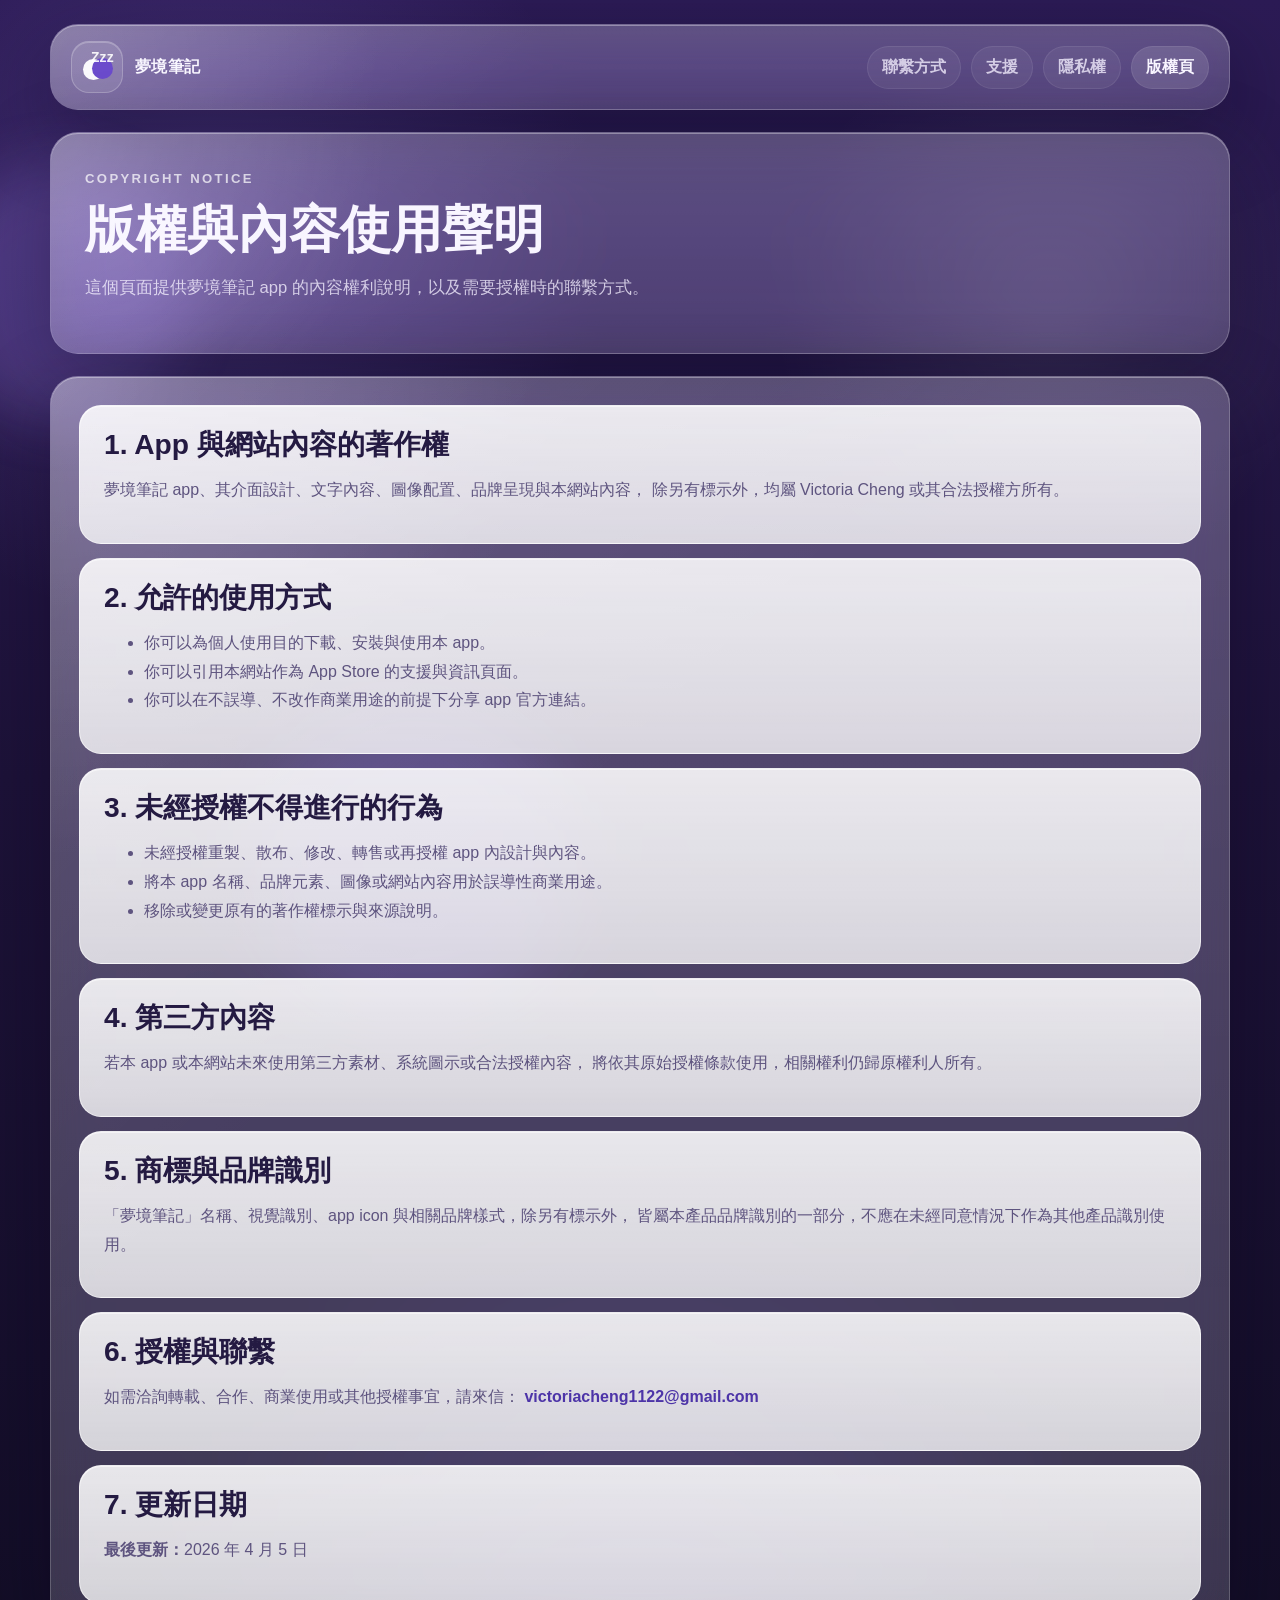
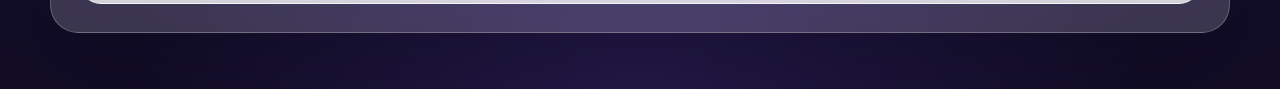
==== copyright.html @ d488a615 "Refresh dream journal support site" ====
<!DOCTYPE html>
<html lang="zh-Hant">
  <head>
    <meta charset="UTF-8" />
    <meta name="viewport" content="width=device-width, initial-scale=1.0" />
    <title>夢境筆記 | 版權頁</title>
    <meta
      name="description"
      content="夢境筆記 App 的版權聲明、內容使用規範與聯繫授權方式。"
    />
    <link rel="stylesheet" href="./styles.css" />
  </head>
  <body>
    <div class="bg-orb orb-left" aria-hidden="true"></div>
    <div class="bg-orb orb-bottom" aria-hidden="true"></div>

    <div class="site-shell">
      <header class="site-nav glass-surface">
        <a class="brand" href="./index.html">
          <span class="brand-mark" aria-hidden="true">
            <span class="brand-moon"></span>
            <span class="brand-zzz">Zzz</span>
          </span>
          <span>夢境筆記</span>
        </a>
        <nav class="nav-links" aria-label="主要導覽">
          <a href="./index.html#contact">聯繫方式</a>
          <a href="./index.html#support">支援</a>
          <a href="./privacy.html">隱私權</a>
          <a href="./copyright.html" aria-current="page">版權頁</a>
        </nav>
      </header>

      <main class="layout-stack">
        <section class="hero glass-hero compact-hero">
          <div class="hero-copy">
            <p class="eyebrow">Copyright Notice</p>
            <h1>版權與內容使用聲明</h1>
            <p class="hero-text">
              這個頁面提供夢境筆記 app 的內容權利說明，以及需要授權時的聯繫方式。
            </p>
          </div>
        </section>

        <section class="glass-surface legal-shell">
          <div class="legal-block">
            <h2>1. App 與網站內容的著作權</h2>
            <p>
              夢境筆記 app、其介面設計、文字內容、圖像配置、品牌呈現與本網站內容，
              除另有標示外，均屬 Victoria Cheng 或其合法授權方所有。
            </p>
          </div>

          <div class="legal-block">
            <h2>2. 允許的使用方式</h2>
            <ul>
              <li>你可以為個人使用目的下載、安裝與使用本 app。</li>
              <li>你可以引用本網站作為 App Store 的支援與資訊頁面。</li>
              <li>你可以在不誤導、不改作商業用途的前提下分享 app 官方連結。</li>
            </ul>
          </div>

          <div class="legal-block">
            <h2>3. 未經授權不得進行的行為</h2>
            <ul>
              <li>未經授權重製、散布、修改、轉售或再授權 app 內設計與內容。</li>
              <li>將本 app 名稱、品牌元素、圖像或網站內容用於誤導性商業用途。</li>
              <li>移除或變更原有的著作權標示與來源說明。</li>
            </ul>
          </div>

          <div class="legal-block">
            <h2>4. 第三方內容</h2>
            <p>
              若本 app 或本網站未來使用第三方素材、系統圖示或合法授權內容，
              將依其原始授權條款使用，相關權利仍歸原權利人所有。
            </p>
          </div>

          <div class="legal-block">
            <h2>5. 商標與品牌識別</h2>
            <p>
              「夢境筆記」名稱、視覺識別、app icon 與相關品牌樣式，除另有標示外，
              皆屬本產品品牌識別的一部分，不應在未經同意情況下作為其他產品識別使用。
            </p>
          </div>

          <div class="legal-block">
            <h2>6. 授權與聯繫</h2>
            <p>
              如需洽詢轉載、合作、商業使用或其他授權事宜，請來信：
              <a class="primary-link" href="mailto:victoriacheng1122@gmail.com">victoriacheng1122@gmail.com</a>
            </p>
          </div>

          <div class="legal-block">
            <h2>7. 更新日期</h2>
            <p><strong>最後更新：</strong>2026 年 4 月 5 日</p>
          </div>
        </section>
      </main>
    </div>
  </body>
</html>
---- styles.css ----
:root {
  --bg-deep: #120d25;
  --bg-mid: #22143d;
  --bg-soft: #f2edff;
  --surface: rgba(255, 255, 255, 0.14);
  --surface-strong: rgba(255, 255, 255, 0.22);
  --surface-soft: rgba(255, 255, 255, 0.32);
  --stroke: rgba(255, 255, 255, 0.20);
  --stroke-strong: rgba(255, 255, 255, 0.38);
  --text-primary: #f8f5ff;
  --text-secondary: rgba(245, 240, 255, 0.78);
  --text-dark: #241a42;
  --text-dark-soft: #5e547f;
  --accent: #c9b5ff;
  --accent-strong: #9f7dff;
  --shadow: 0 26px 80px rgba(9, 5, 28, 0.34);
  --glass-shadow: inset 0 1px 0 rgba(255, 255, 255, 0.34);
  --radius-xl: 36px;
  --radius-lg: 28px;
  --radius-md: 22px;
}

* {
  box-sizing: border-box;
}

html {
  scroll-behavior: smooth;
}

body {
  margin: 0;
  min-height: 100vh;
  font-family: "SF Pro TC", "PingFang TC", "Noto Sans TC", sans-serif;
  color: var(--text-primary);
  background:
    radial-gradient(circle at 16% 14%, rgba(166, 132, 255, 0.22), transparent 22%),
    radial-gradient(circle at 82% 18%, rgba(255, 255, 255, 0.10), transparent 16%),
    radial-gradient(circle at 50% 100%, rgba(118, 83, 230, 0.18), transparent 28%),
    linear-gradient(180deg, #2c1b55 0%, #1d1238 46%, #120d25 100%);
}

a {
  color: inherit;
  text-decoration: none;
}

p,
ul,
h1,
h2,
h3 {
  margin-top: 0;
}

p,
li {
  line-height: 1.8;
}

.bg-orb {
  position: fixed;
  border-radius: 999px;
  filter: blur(30px);
  pointer-events: none;
  opacity: 0.9;
}

.orb-left {
  width: 260px;
  height: 260px;
  left: -70px;
  top: 18vh;
  background: rgba(171, 140, 255, 0.24);
}

.orb-right {
  width: 320px;
  height: 320px;
  right: -80px;
  top: 8vh;
  background: rgba(255, 255, 255, 0.13);
}

.orb-bottom {
  width: 320px;
  height: 320px;
  left: 20vw;
  bottom: -120px;
  background: rgba(122, 95, 223, 0.22);
}

.site-shell {
  width: min(1180px, calc(100% - 32px));
  margin: 0 auto;
  padding: 24px 0 56px;
}

.layout-stack {
  display: grid;
  gap: 22px;
}

.glass-surface,
.glass-hero {
  position: relative;
  overflow: hidden;
  border-radius: var(--radius-lg);
  border: 1px solid var(--stroke);
  background:
    linear-gradient(180deg, rgba(255, 255, 255, 0.18), rgba(255, 255, 255, 0.10)),
    rgba(255, 255, 255, 0.08);
  box-shadow: var(--shadow), var(--glass-shadow);
  backdrop-filter: blur(24px) saturate(130%);
  -webkit-backdrop-filter: blur(24px) saturate(130%);
}

.glass-surface::before,
.glass-hero::before {
  content: "";
  position: absolute;
  inset: 0;
  background:
    radial-gradient(circle at top left, rgba(255, 255, 255, 0.18), transparent 28%),
    linear-gradient(135deg, rgba(255, 255, 255, 0.08), transparent 40%);
  pointer-events: none;
}

.site-nav {
  display: flex;
  align-items: center;
  justify-content: space-between;
  gap: 20px;
  padding: 16px 20px;
  margin-bottom: 22px;
}

.brand {
  display: inline-flex;
  align-items: center;
  gap: 12px;
  font-weight: 800;
  letter-spacing: 0.02em;
}

.brand-mark {
  position: relative;
  width: 52px;
  height: 52px;
  border-radius: 18px;
  border: 1px solid rgba(255, 255, 255, 0.22);
  background: rgba(255, 255, 255, 0.10);
  box-shadow: inset 0 1px 0 rgba(255, 255, 255, 0.24);
}

.brand-moon,
.brand-moon::after {
  position: absolute;
  display: block;
  border-radius: 999px;
  content: "";
}

.brand-moon {
  width: 21px;
  height: 21px;
  left: 11px;
  top: 17px;
  background: rgba(255, 255, 255, 0.96);
}

.brand-moon::after {
  width: 21px;
  height: 21px;
  left: 9px;
  top: -1px;
  background: #6b4bcc;
}

.brand-zzz {
  position: absolute;
  right: 8px;
  top: 8px;
  font-size: 0.86rem;
  font-weight: 900;
  color: rgba(255, 255, 255, 0.9);
}

.nav-links {
  display: flex;
  flex-wrap: wrap;
  gap: 10px;
}

.nav-links a {
  padding: 10px 14px;
  border-radius: 999px;
  color: var(--text-secondary);
  font-weight: 600;
  background: rgba(255, 255, 255, 0.06);
  border: 1px solid rgba(255, 255, 255, 0.08);
}

.nav-links a[aria-current="page"],
.nav-links a:hover {
  color: var(--text-primary);
  background: rgba(255, 255, 255, 0.12);
}

.hero {
  display: grid;
  grid-template-columns: minmax(0, 1.2fr) minmax(300px, 0.8fr);
  gap: 28px;
  align-items: center;
  padding: 34px;
}

.compact-hero {
  grid-template-columns: 1fr;
}

.eyebrow,
.section-label,
.mini-label {
  font-weight: 700;
  letter-spacing: 0.18em;
  text-transform: uppercase;
}

.eyebrow,
.section-label {
  font-size: 0.82rem;
}

.mini-label {
  font-size: 0.76rem;
}

.eyebrow {
  margin-bottom: 12px;
  color: rgba(255, 255, 255, 0.72);
}

.section-label,
.mini-label {
  color: var(--accent-strong);
}

h1 {
  margin-bottom: 16px;
  font-size: clamp(2.5rem, 4vw, 4.2rem);
  line-height: 1.06;
}

h2 {
  margin-bottom: 14px;
  font-size: clamp(1.5rem, 2.2vw, 2rem);
  line-height: 1.2;
  color: var(--text-dark);
}

h3 {
  margin-bottom: 10px;
  font-size: 1.14rem;
  line-height: 1.4;
  color: var(--text-dark);
}

.hero-text {
  max-width: 42rem;
  font-size: 1.04rem;
  color: var(--text-secondary);
}

.pill-row,
.quick-actions {
  display: flex;
  flex-wrap: wrap;
  gap: 10px;
}

.pill-row {
  margin-top: 20px;
}

.pill,
.action-chip {
  display: inline-flex;
  align-items: center;
  justify-content: center;
  min-height: 42px;
  padding: 10px 15px;
  border-radius: 999px;
  font-size: 0.94rem;
  font-weight: 700;
}

.pill {
  color: #fff;
  background: rgba(255, 255, 255, 0.10);
  border: 1px solid rgba(255, 255, 255, 0.18);
}

.action-chip {
  color: var(--text-dark);
  background: rgba(255, 255, 255, 0.44);
  border: 1px solid rgba(255, 255, 255, 0.62);
}

.hero-art {
  display: grid;
  place-items: center;
  min-height: 320px;
}

.hero-panel {
  position: relative;
  width: 320px;
  height: 320px;
  border-radius: 40px;
  background:
    linear-gradient(180deg, rgba(255, 255, 255, 0.14), rgba(255, 255, 255, 0.04)),
    rgba(255, 255, 255, 0.08);
  border: 1px solid rgba(255, 255, 255, 0.16);
  box-shadow:
    inset 0 1px 0 rgba(255, 255, 255, 0.24),
    0 30px 70px rgba(12, 7, 32, 0.34);
}

.hero-panel::before {
  content: "";
  position: absolute;
  left: 38px;
  top: 22px;
  width: 148px;
  height: 58px;
  border-radius: 999px;
  background: rgba(255, 255, 255, 0.10);
  filter: blur(2px);
}

.hero-moon-ring,
.hero-moon,
.hero-moon::after {
  position: absolute;
  border-radius: 999px;
}

.hero-moon-ring {
  left: 44px;
  bottom: 42px;
  width: 160px;
  height: 160px;
  border: 12px solid rgba(255, 255, 255, 0.16);
}

.hero-moon {
  left: 78px;
  bottom: 72px;
  width: 116px;
  height: 116px;
  background: rgba(255, 255, 255, 0.96);
  box-shadow: 0 16px 36px rgba(18, 10, 46, 0.22);
}

.hero-moon::after {
  content: "";
  left: 44px;
  top: 1px;
  width: 116px;
  height: 116px;
  background: #6d4ece;
}

.hero-zzz {
  position: absolute;
  top: 70px;
  right: 54px;
  display: grid;
  justify-items: end;
  gap: 0;
}

.hero-zzz span {
  font-weight: 900;
  color: rgba(255, 255, 255, 0.95);
  text-shadow: 0 14px 26px rgba(22, 13, 56, 0.22);
}

.hero-zzz span:nth-child(1) {
  font-size: 5.8rem;
  line-height: 0.9;
}

.hero-zzz span:nth-child(2) {
  margin-right: 22px;
  font-size: 3.6rem;
  line-height: 0.9;
}

.hero-zzz span:nth-child(3) {
  margin-right: 40px;
  font-size: 2rem;
  line-height: 0.9;
}

.intro-band {
  display: grid;
  grid-template-columns: minmax(0, 1.1fr) minmax(260px, 0.9fr);
  gap: 22px;
  align-items: center;
  padding: 26px 28px;
}

.content-grid {
  display: grid;
  grid-template-columns: repeat(2, minmax(0, 1fr));
  gap: 20px;
}

.content-card,
.legal-shell,
.footer-links {
  padding: 28px;
}

.span-two {
  grid-column: span 2;
}

.detail-stack,
.summary-grid,
.footer-links {
  display: grid;
  gap: 16px;
}

.summary-grid {
  grid-template-columns: repeat(2, minmax(0, 1fr));
}

.footer-links {
  grid-template-columns: repeat(2, minmax(0, 1fr));
}

.soft-card,
.legal-block,
.footer-card {
  position: relative;
  border-radius: var(--radius-md);
  border: 1px solid rgba(255, 255, 255, 0.56);
  background:
    linear-gradient(180deg, rgba(255, 255, 255, 0.74), rgba(255, 255, 255, 0.52)),
    rgba(255, 255, 255, 0.54);
  box-shadow: inset 0 1px 0 rgba(255, 255, 255, 0.58);
}

.soft-card,
.footer-card {
  padding: 20px 22px;
}

.legal-block {
  padding: 22px 24px;
}

.legal-block + .legal-block {
  margin-top: 14px;
}

.soft-card p,
.legal-block p,
.legal-block li,
.footer-card p,
.content-card > p,
.content-card li {
  color: var(--text-dark-soft);
}

.feature-list {
  display: grid;
  gap: 12px;
  padding-left: 1.2rem;
}

.primary-link {
  color: #4d34a8;
  font-weight: 800;
}

.footer-card:hover,
.action-chip:hover,
.primary-link:hover {
  text-decoration: none;
}

@media (max-width: 960px) {
  .site-nav,
  .hero,
  .intro-band,
  .content-grid,
  .summary-grid,
  .footer-links {
    grid-template-columns: 1fr;
  }

  .site-nav {
    display: grid;
  }

  .span-two {
    grid-column: span 1;
  }

  .hero-art {
    min-height: 260px;
  }

  .hero-panel {
    width: 280px;
    height: 280px;
  }

  .hero-zzz span:nth-child(1) {
    font-size: 5rem;
  }
}

@media (max-width: 640px) {
  .site-shell {
    width: min(100% - 20px, 1180px);
    padding-top: 16px;
    padding-bottom: 34px;
  }

  .site-nav,
  .hero,
  .intro-band,
  .content-card,
  .legal-shell,
  .footer-links {
    padding: 20px;
  }

  h1 {
    font-size: 2.3rem;
  }

  .nav-links {
    gap: 8px;
  }

  .nav-links a,
  .action-chip,
  .pill {
    min-height: 38px;
    font-size: 0.9rem;
  }
}
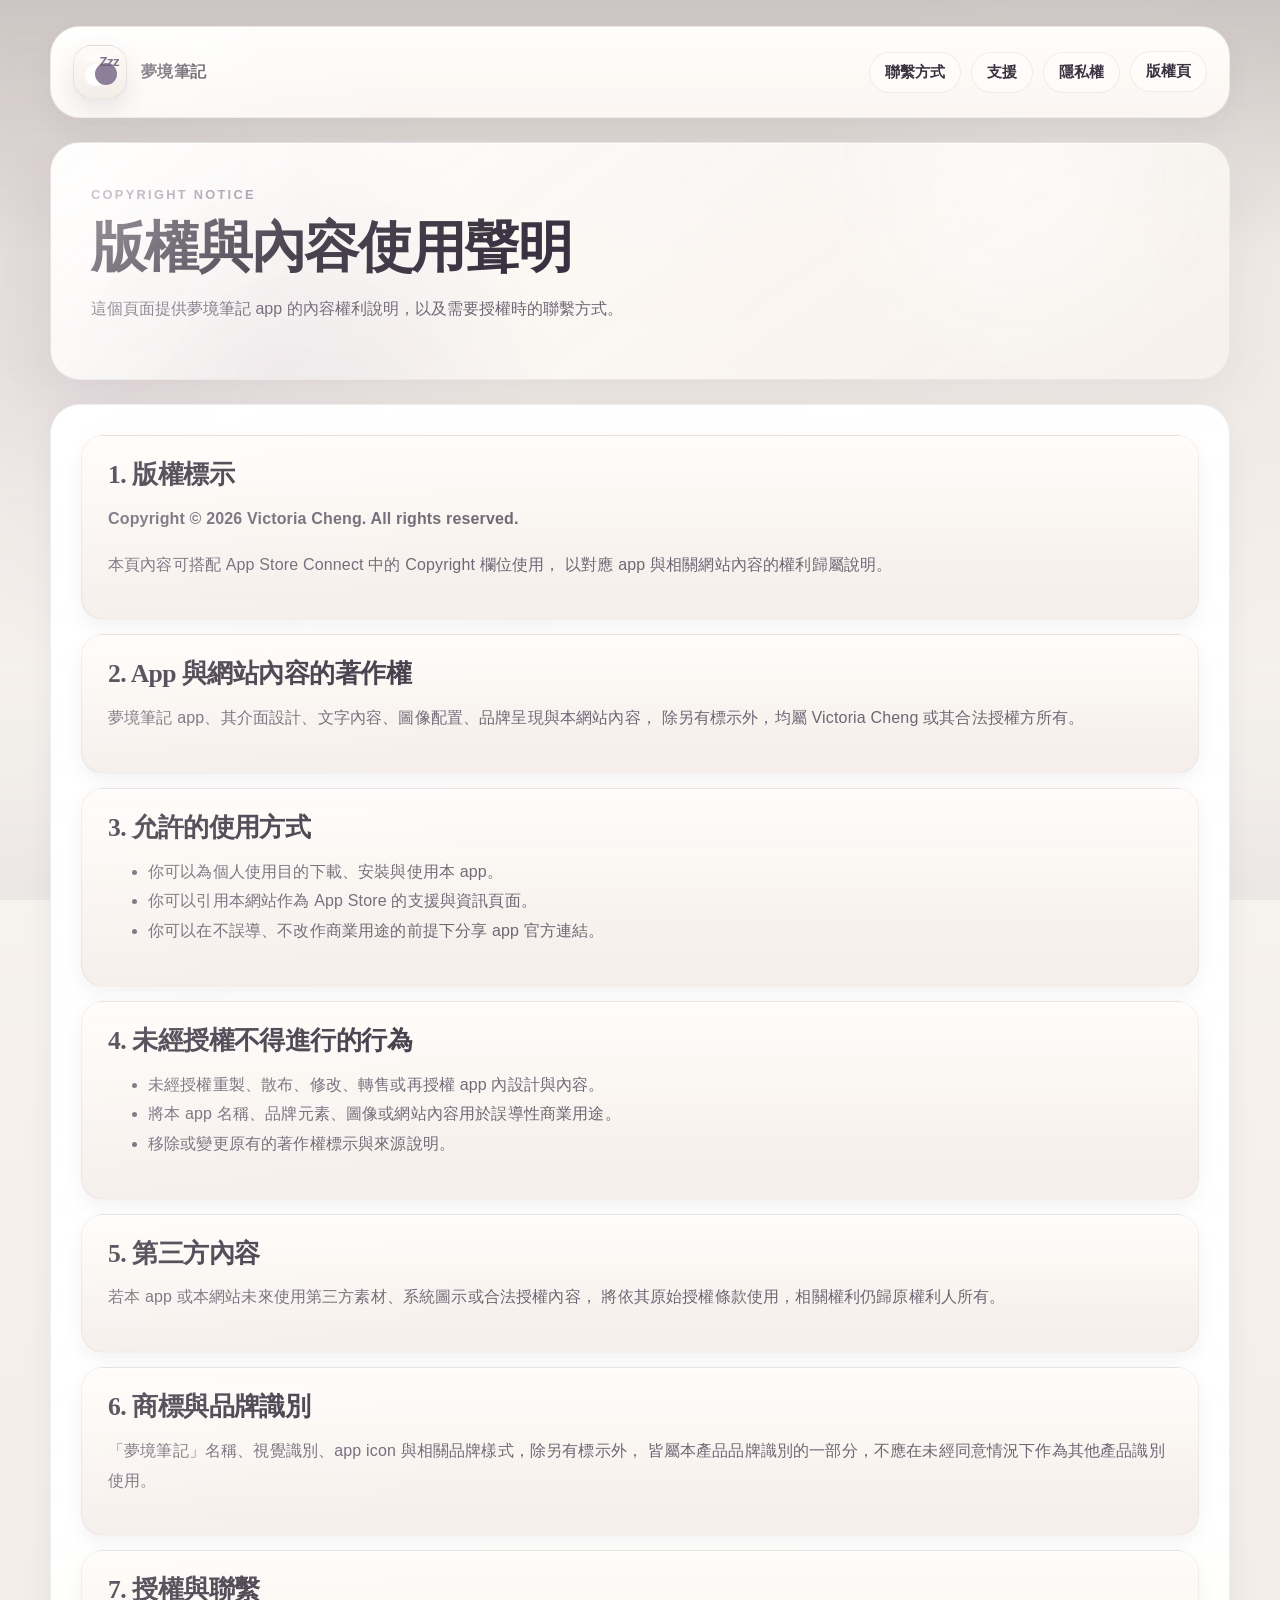
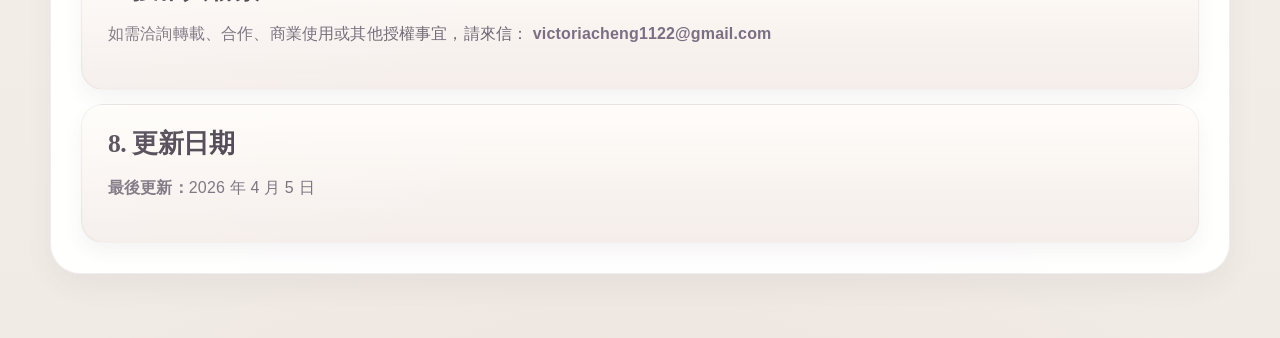
==== commit 41034965: "Strengthen privacy and copyright pages for App Store review" ====
--- a/copyright.html
+++ b/copyright.html
@@ -44,7 +44,16 @@
 
         <section class="glass-surface legal-shell">
           <div class="legal-block">
-            <h2>1. App 與網站內容的著作權</h2>
+            <h2>1. 版權標示</h2>
+            <p><strong>Copyright © 2026 Victoria Cheng. All rights reserved.</strong></p>
+            <p>
+              本頁內容可搭配 App Store Connect 中的 Copyright 欄位使用，
+              以對應 app 與相關網站內容的權利歸屬說明。
+            </p>
+          </div>
+
+          <div class="legal-block">
+            <h2>2. App 與網站內容的著作權</h2>
             <p>
               夢境筆記 app、其介面設計、文字內容、圖像配置、品牌呈現與本網站內容，
               除另有標示外，均屬 Victoria Cheng 或其合法授權方所有。
@@ -52,7 +61,7 @@
           </div>
 
           <div class="legal-block">
-            <h2>2. 允許的使用方式</h2>
+            <h2>3. 允許的使用方式</h2>
             <ul>
               <li>你可以為個人使用目的下載、安裝與使用本 app。</li>
               <li>你可以引用本網站作為 App Store 的支援與資訊頁面。</li>
@@ -61,7 +70,7 @@
           </div>
 
           <div class="legal-block">
-            <h2>3. 未經授權不得進行的行為</h2>
+            <h2>4. 未經授權不得進行的行為</h2>
             <ul>
               <li>未經授權重製、散布、修改、轉售或再授權 app 內設計與內容。</li>
               <li>將本 app 名稱、品牌元素、圖像或網站內容用於誤導性商業用途。</li>
@@ -70,7 +79,7 @@
           </div>
 
           <div class="legal-block">
-            <h2>4. 第三方內容</h2>
+            <h2>5. 第三方內容</h2>
             <p>
               若本 app 或本網站未來使用第三方素材、系統圖示或合法授權內容，
               將依其原始授權條款使用，相關權利仍歸原權利人所有。
@@ -78,7 +87,7 @@
           </div>
 
           <div class="legal-block">
-            <h2>5. 商標與品牌識別</h2>
+            <h2>6. 商標與品牌識別</h2>
             <p>
               「夢境筆記」名稱、視覺識別、app icon 與相關品牌樣式，除另有標示外，
               皆屬本產品品牌識別的一部分，不應在未經同意情況下作為其他產品識別使用。
@@ -86,7 +95,7 @@
           </div>
 
           <div class="legal-block">
-            <h2>6. 授權與聯繫</h2>
+            <h2>7. 授權與聯繫</h2>
             <p>
               如需洽詢轉載、合作、商業使用或其他授權事宜，請來信：
               <a class="primary-link" href="mailto:victoriacheng1122@gmail.com">victoriacheng1122@gmail.com</a>
@@ -94,7 +103,7 @@
           </div>
 
           <div class="legal-block">
-            <h2>7. 更新日期</h2>
+            <h2>8. 更新日期</h2>
             <p><strong>最後更新：</strong>2026 年 4 月 5 日</p>
           </div>
         </section>
--- a/styles.css
+++ b/styles.css
@@ -1,22 +1,26 @@
 :root {
-  --bg-deep: #120d25;
-  --bg-mid: #22143d;
-  --bg-soft: #f2edff;
-  --surface: rgba(255, 255, 255, 0.14);
-  --surface-strong: rgba(255, 255, 255, 0.22);
-  --surface-soft: rgba(255, 255, 255, 0.32);
-  --stroke: rgba(255, 255, 255, 0.20);
-  --stroke-strong: rgba(255, 255, 255, 0.38);
-  --text-primary: #f8f5ff;
-  --text-secondary: rgba(245, 240, 255, 0.78);
-  --text-dark: #241a42;
-  --text-dark-soft: #5e547f;
-  --accent: #c9b5ff;
-  --accent-strong: #9f7dff;
-  --shadow: 0 26px 80px rgba(9, 5, 28, 0.34);
-  --glass-shadow: inset 0 1px 0 rgba(255, 255, 255, 0.34);
-  --radius-xl: 36px;
-  --radius-lg: 28px;
+  --bg-night: #342d3a;
+  --bg-plum: #74697c;
+  --bg-violet: #aea2b4;
+  --bg-mist: #f7f3ef;
+  --surface-dark: rgba(255, 252, 249, 0.3);
+  --surface-mid: rgba(255, 252, 249, 0.54);
+  --surface-light: rgba(255, 252, 249, 0.88);
+  --surface-soft: rgba(252, 248, 244, 0.95);
+  --stroke-soft: rgba(117, 104, 125, 0.12);
+  --stroke-strong: rgba(117, 104, 125, 0.2);
+  --text-light: rgba(253, 249, 245, 0.96);
+  --text-light-soft: rgba(245, 238, 232, 0.86);
+  --text-dark: #39313f;
+  --text-dark-soft: #6f6674;
+  --accent: #cdc4cf;
+  --accent-strong: #978b9f;
+  --accent-deep: #7b6f84;
+  --shadow-xl: 0 22px 54px rgba(75, 66, 82, 0.08);
+  --shadow-lg: 0 12px 28px rgba(75, 66, 82, 0.06);
+  --glass-shine: inset 0 1px 0 rgba(255, 255, 255, 0.5);
+  --radius-xl: 40px;
+  --radius-lg: 30px;
   --radius-md: 22px;
 }
 
@@ -32,12 +36,23 @@
   margin: 0;
   min-height: 100vh;
   font-family: "SF Pro TC", "PingFang TC", "Noto Sans TC", sans-serif;
-  color: var(--text-primary);
-  background:
-    radial-gradient(circle at 16% 14%, rgba(166, 132, 255, 0.22), transparent 22%),
-    radial-gradient(circle at 82% 18%, rgba(255, 255, 255, 0.10), transparent 16%),
-    radial-gradient(circle at 50% 100%, rgba(118, 83, 230, 0.18), transparent 28%),
-    linear-gradient(180deg, #2c1b55 0%, #1d1238 46%, #120d25 100%);
+  color: var(--text-light);
+  font-size: 16px;
+  background:
+    radial-gradient(circle at 14% 18%, rgba(212, 201, 214, 0.28), transparent 18%),
+    radial-gradient(circle at 84% 12%, rgba(255, 255, 255, 0.34), transparent 14%),
+    radial-gradient(circle at 50% 112%, rgba(225, 214, 205, 0.24), transparent 28%),
+    linear-gradient(180deg, #e8e1dc 0%, #f7f3ef 40%, #f1ebe5 100%);
+}
+
+body::before {
+  content: "";
+  position: fixed;
+  inset: 0;
+  background:
+    linear-gradient(180deg, rgba(56, 49, 62, 0.16), transparent 28%),
+    linear-gradient(0deg, rgba(111, 102, 116, 0.08), transparent 26%);
+  pointer-events: none;
 }
 
 a {
@@ -55,50 +70,51 @@
 
 p,
 li {
+  font-size: 1rem;
   line-height: 1.8;
 }
 
 .bg-orb {
   position: fixed;
   border-radius: 999px;
-  filter: blur(30px);
+  filter: blur(48px);
   pointer-events: none;
-  opacity: 0.9;
+  opacity: 0.34;
 }
 
 .orb-left {
-  width: 260px;
-  height: 260px;
-  left: -70px;
-  top: 18vh;
-  background: rgba(171, 140, 255, 0.24);
-}
-
-.orb-right {
   width: 320px;
   height: 320px;
-  right: -80px;
+  left: -110px;
+  top: 12vh;
+  background: rgba(183, 170, 191, 0.32);
+}
+
+.orb-right {
+  width: 360px;
+  height: 360px;
+  right: -120px;
   top: 8vh;
-  background: rgba(255, 255, 255, 0.13);
+  background: rgba(255, 247, 240, 0.4);
 }
 
 .orb-bottom {
-  width: 320px;
-  height: 320px;
-  left: 20vw;
-  bottom: -120px;
-  background: rgba(122, 95, 223, 0.22);
+  width: 360px;
+  height: 360px;
+  left: 18vw;
+  bottom: -180px;
+  background: rgba(201, 188, 179, 0.34);
 }
 
 .site-shell {
   width: min(1180px, calc(100% - 32px));
   margin: 0 auto;
-  padding: 24px 0 56px;
+  padding: 26px 0 64px;
 }
 
 .layout-stack {
   display: grid;
-  gap: 22px;
+  gap: 24px;
 }
 
 .glass-surface,
@@ -106,13 +122,13 @@
   position: relative;
   overflow: hidden;
   border-radius: var(--radius-lg);
-  border: 1px solid var(--stroke);
-  background:
-    linear-gradient(180deg, rgba(255, 255, 255, 0.18), rgba(255, 255, 255, 0.10)),
-    rgba(255, 255, 255, 0.08);
-  box-shadow: var(--shadow), var(--glass-shadow);
-  backdrop-filter: blur(24px) saturate(130%);
-  -webkit-backdrop-filter: blur(24px) saturate(130%);
+  border: 1px solid var(--stroke-soft);
+  background:
+    linear-gradient(180deg, rgba(255, 253, 251, 0.96), rgba(250, 246, 242, 0.92)),
+    rgba(251, 247, 243, 0.94);
+  box-shadow: var(--shadow-lg), var(--glass-shine);
+  backdrop-filter: blur(6px) saturate(102%);
+  -webkit-backdrop-filter: blur(6px) saturate(102%);
 }
 
 .glass-surface::before,
@@ -121,8 +137,8 @@
   position: absolute;
   inset: 0;
   background:
-    radial-gradient(circle at top left, rgba(255, 255, 255, 0.18), transparent 28%),
-    linear-gradient(135deg, rgba(255, 255, 255, 0.08), transparent 40%);
+    radial-gradient(circle at top left, rgba(255, 255, 255, 0.5), transparent 22%),
+    linear-gradient(140deg, rgba(255, 255, 255, 0.22), transparent 42%);
   pointer-events: none;
 }
 
@@ -131,26 +147,44 @@
   align-items: center;
   justify-content: space-between;
   gap: 20px;
-  padding: 16px 20px;
-  margin-bottom: 22px;
+  padding: 18px 22px;
+  margin-bottom: 24px;
 }
 
 .brand {
   display: inline-flex;
   align-items: center;
-  gap: 12px;
+  gap: 14px;
+  font-size: 0.98rem;
   font-weight: 800;
   letter-spacing: 0.02em;
+  color: var(--text-dark);
 }
 
 .brand-mark {
   position: relative;
-  width: 52px;
-  height: 52px;
-  border-radius: 18px;
-  border: 1px solid rgba(255, 255, 255, 0.22);
-  background: rgba(255, 255, 255, 0.10);
-  box-shadow: inset 0 1px 0 rgba(255, 255, 255, 0.24);
+  width: 54px;
+  height: 54px;
+  border-radius: 19px;
+  border: 1px solid rgba(120, 109, 128, 0.14);
+  background:
+    linear-gradient(180deg, rgba(255, 252, 249, 0.88), rgba(241, 234, 228, 0.72)),
+    rgba(248, 242, 237, 0.84);
+  box-shadow:
+    inset 0 1px 0 rgba(255, 255, 255, 0.56),
+    0 10px 24px rgba(80, 70, 89, 0.12);
+}
+
+.brand-mark::before {
+  content: "";
+  position: absolute;
+  left: 9px;
+  top: 7px;
+  width: 22px;
+  height: 8px;
+  border-radius: 999px;
+  background: rgba(255, 255, 255, 0.62);
+  transform: rotate(-12deg);
 }
 
 .brand-moon,
@@ -162,28 +196,29 @@
 }
 
 .brand-moon {
-  width: 21px;
-  height: 21px;
+  width: 22px;
+  height: 22px;
   left: 11px;
-  top: 17px;
-  background: rgba(255, 255, 255, 0.96);
+  top: 18px;
+  background: rgba(255, 255, 255, 0.98);
 }
 
 .brand-moon::after {
-  width: 21px;
-  height: 21px;
-  left: 9px;
+  width: 22px;
+  height: 22px;
+  left: 10px;
   top: -1px;
-  background: #6b4bcc;
+  background: #8d7f98;
 }
 
 .brand-zzz {
   position: absolute;
-  right: 8px;
+  right: 7px;
   top: 8px;
-  font-size: 0.86rem;
+  font-size: 0.82rem;
   font-weight: 900;
-  color: rgba(255, 255, 255, 0.9);
+  color: rgba(109, 96, 119, 0.88);
+  letter-spacing: -0.04em;
 }
 
 .nav-links {
@@ -193,52 +228,65 @@
 }
 
 .nav-links a {
-  padding: 10px 14px;
+  padding: 10px 15px;
   border-radius: 999px;
-  color: var(--text-secondary);
-  font-weight: 600;
-  background: rgba(255, 255, 255, 0.06);
-  border: 1px solid rgba(255, 255, 255, 0.08);
+  color: var(--text-dark);
+  font-size: 0.92rem;
+  font-weight: 650;
+  background: rgba(255, 252, 249, 0.84);
+  border: 1px solid rgba(117, 104, 125, 0.1);
+  transition:
+    background 180ms ease,
+    color 180ms ease,
+    transform 180ms ease;
 }
 
 .nav-links a[aria-current="page"],
 .nav-links a:hover {
-  color: var(--text-primary);
-  background: rgba(255, 255, 255, 0.12);
+  color: var(--text-dark);
+  background: rgba(255, 252, 249, 0.96);
+  transform: translateY(-1px);
 }
 
 .hero {
   display: grid;
-  grid-template-columns: minmax(0, 1.2fr) minmax(300px, 0.8fr);
-  gap: 28px;
+  grid-template-columns: minmax(0, 1.18fr) minmax(320px, 0.82fr);
+  gap: 32px;
   align-items: center;
-  padding: 34px;
+  padding: 40px;
+  min-height: 460px;
+  box-shadow: var(--shadow-xl), var(--glass-shine);
+  background:
+    radial-gradient(circle at 82% 14%, rgba(255, 255, 255, 0.5), transparent 20%),
+    radial-gradient(circle at 20% 110%, rgba(221, 212, 219, 0.46), transparent 28%),
+    linear-gradient(145deg, rgba(255, 253, 251, 0.99), rgba(246, 241, 236, 0.94));
 }
 
 .compact-hero {
   grid-template-columns: 1fr;
+  min-height: auto;
 }
 
 .eyebrow,
 .section-label,
 .mini-label {
-  font-weight: 700;
+  font-weight: 750;
   letter-spacing: 0.18em;
   text-transform: uppercase;
 }
 
 .eyebrow,
 .section-label {
-  font-size: 0.82rem;
+  font-size: 0.8rem;
 }
 
 .mini-label {
-  font-size: 0.76rem;
+  font-size: 0.74rem;
 }
 
 .eyebrow {
-  margin-bottom: 12px;
-  color: rgba(255, 255, 255, 0.72);
+  margin-bottom: 14px;
+  color: var(--accent-strong);
 }
 
 .section-label,
@@ -247,29 +295,43 @@
 }
 
 h1 {
-  margin-bottom: 16px;
-  font-size: clamp(2.5rem, 4vw, 4.2rem);
-  line-height: 1.06;
+  margin-bottom: 18px;
+  font-family: "Iowan Old Style", "Baskerville", "Georgia", serif;
+  font-size: clamp(2.35rem, 4.3vw, 3.95rem);
+  line-height: 1.02;
+  letter-spacing: -0.03em;
+  color: var(--text-dark);
 }
 
 h2 {
   margin-bottom: 14px;
-  font-size: clamp(1.5rem, 2.2vw, 2rem);
-  line-height: 1.2;
+  font-family: "Iowan Old Style", "Baskerville", "Georgia", serif;
+  font-size: clamp(1.5rem, 2vw, 1.95rem);
+  line-height: 1.16;
+  letter-spacing: -0.02em;
   color: var(--text-dark);
 }
 
 h3 {
   margin-bottom: 10px;
-  font-size: 1.14rem;
-  line-height: 1.4;
+  font-size: 1.08rem;
+  line-height: 1.42;
   color: var(--text-dark);
 }
 
 .hero-text {
   max-width: 42rem;
-  font-size: 1.04rem;
-  color: var(--text-secondary);
+  font-size: 1rem;
+  color: var(--text-dark-soft);
+  line-height: 1.82;
+}
+
+.content-card p,
+.content-card li,
+.legal-block p,
+.legal-block li,
+.footer-card p {
+  letter-spacing: 0.01em;
 }
 
 .pill-row,
@@ -280,7 +342,7 @@
 }
 
 .pill-row {
-  margin-top: 20px;
+  margin-top: 24px;
 }
 
 .pill,
@@ -289,54 +351,77 @@
   align-items: center;
   justify-content: center;
   min-height: 42px;
-  padding: 10px 15px;
+  padding: 10px 16px;
   border-radius: 999px;
-  font-size: 0.94rem;
+  font-size: 0.9rem;
   font-weight: 700;
 }
 
 .pill {
-  color: #fff;
-  background: rgba(255, 255, 255, 0.10);
-  border: 1px solid rgba(255, 255, 255, 0.18);
+  color: var(--text-dark);
+  background:
+    linear-gradient(180deg, rgba(247, 241, 237, 0.96), rgba(238, 231, 225, 0.88)),
+    rgba(245, 239, 235, 0.92);
+  border: 1px solid rgba(117, 104, 125, 0.1);
 }
 
 .action-chip {
   color: var(--text-dark);
-  background: rgba(255, 255, 255, 0.44);
-  border: 1px solid rgba(255, 255, 255, 0.62);
+  background:
+    linear-gradient(180deg, rgba(255, 252, 249, 0.98), rgba(243, 237, 232, 0.94)),
+    rgba(248, 243, 238, 0.96);
+  border: 1px solid rgba(117, 104, 125, 0.1);
+  box-shadow: inset 0 1px 0 rgba(255, 255, 255, 0.86);
+}
+
+.action-chip:hover,
+.footer-card:hover {
+  transform: translateY(-2px);
 }
 
 .hero-art {
   display: grid;
   place-items: center;
-  min-height: 320px;
+  min-height: 340px;
 }
 
 .hero-panel {
   position: relative;
-  width: 320px;
-  height: 320px;
-  border-radius: 40px;
-  background:
-    linear-gradient(180deg, rgba(255, 255, 255, 0.14), rgba(255, 255, 255, 0.04)),
+  width: 338px;
+  height: 338px;
+  border-radius: 46px;
+  border: 1px solid rgba(255, 255, 255, 0.14);
+  background:
+    linear-gradient(180deg, rgba(255, 255, 255, 0.16), rgba(255, 255, 255, 0.03)),
     rgba(255, 255, 255, 0.08);
-  border: 1px solid rgba(255, 255, 255, 0.16);
   box-shadow:
-    inset 0 1px 0 rgba(255, 255, 255, 0.24),
-    0 30px 70px rgba(12, 7, 32, 0.34);
-}
-
-.hero-panel::before {
+    inset 0 1px 0 rgba(255, 255, 255, 0.3),
+    0 32px 80px rgba(9, 5, 30, 0.3);
+}
+
+.hero-panel::before,
+.hero-panel::after {
   content: "";
   position: absolute;
-  left: 38px;
-  top: 22px;
-  width: 148px;
-  height: 58px;
   border-radius: 999px;
-  background: rgba(255, 255, 255, 0.10);
-  filter: blur(2px);
+}
+
+.hero-panel::before {
+  left: 36px;
+  top: 18px;
+  width: 170px;
+  height: 54px;
+  background: rgba(255, 255, 255, 0.12);
+  filter: blur(1px);
+}
+
+.hero-panel::after {
+  right: 42px;
+  top: 58px;
+  width: 122px;
+  height: 148px;
+  background: rgba(255, 255, 255, 0.06);
+  border: 1px solid rgba(255, 255, 255, 0.09);
 }
 
 .hero-moon-ring,
@@ -347,69 +432,101 @@
 }
 
 .hero-moon-ring {
-  left: 44px;
-  bottom: 42px;
-  width: 160px;
-  height: 160px;
-  border: 12px solid rgba(255, 255, 255, 0.16);
+  left: 52px;
+  bottom: 46px;
+  width: 174px;
+  height: 174px;
+  border: 12px solid rgba(255, 255, 255, 0.14);
 }
 
 .hero-moon {
   left: 78px;
-  bottom: 72px;
-  width: 116px;
-  height: 116px;
-  background: rgba(255, 255, 255, 0.96);
-  box-shadow: 0 16px 36px rgba(18, 10, 46, 0.22);
+  bottom: 74px;
+  width: 122px;
+  height: 122px;
+  background: rgba(255, 255, 255, 0.98);
+  box-shadow: 0 18px 44px rgba(17, 11, 47, 0.22);
 }
 
 .hero-moon::after {
   content: "";
-  left: 44px;
-  top: 1px;
-  width: 116px;
-  height: 116px;
-  background: #6d4ece;
+  left: 45px;
+  top: 0;
+  width: 122px;
+  height: 122px;
+  background: #6647cf;
 }
 
 .hero-zzz {
   position: absolute;
-  top: 70px;
-  right: 54px;
+  top: 72px;
+  right: 52px;
   display: grid;
   justify-items: end;
-  gap: 0;
+  gap: 2px;
 }
 
 .hero-zzz span {
   font-weight: 900;
-  color: rgba(255, 255, 255, 0.95);
-  text-shadow: 0 14px 26px rgba(22, 13, 56, 0.22);
+  color: rgba(255, 255, 255, 0.98);
+  text-shadow: 0 14px 24px rgba(19, 11, 50, 0.24);
+  line-height: 0.88;
 }
 
 .hero-zzz span:nth-child(1) {
   font-size: 5.8rem;
-  line-height: 0.9;
 }
 
 .hero-zzz span:nth-child(2) {
   margin-right: 22px;
-  font-size: 3.6rem;
-  line-height: 0.9;
+  font-size: 3.65rem;
 }
 
 .hero-zzz span:nth-child(3) {
-  margin-right: 40px;
-  font-size: 2rem;
-  line-height: 0.9;
+  margin-right: 42px;
+  font-size: 1.95rem;
 }
 
 .intro-band {
   display: grid;
-  grid-template-columns: minmax(0, 1.1fr) minmax(260px, 0.9fr);
-  gap: 22px;
+  grid-template-columns: minmax(0, 1.15fr) minmax(290px, 0.85fr);
+  gap: 24px;
   align-items: center;
-  padding: 26px 28px;
+  padding: 28px 30px;
+}
+
+.icon-showcase {
+  display: grid;
+  grid-template-columns: minmax(0, 1.1fr) minmax(220px, 0.9fr);
+  gap: 24px;
+  align-items: center;
+  padding: 28px 30px;
+}
+
+.icon-copy p {
+  color: var(--text-dark-soft);
+}
+
+.icon-frame {
+  display: grid;
+  place-items: center;
+  padding: 18px;
+  border-radius: 28px;
+  border: 1px solid rgba(117, 104, 125, 0.08);
+  background:
+    linear-gradient(180deg, rgba(255, 252, 249, 0.94), rgba(243, 237, 232, 0.9)),
+    rgba(249, 244, 239, 0.92);
+  box-shadow:
+    inset 0 1px 0 rgba(255, 255, 255, 0.86),
+    0 12px 22px rgba(80, 70, 89, 0.08);
+}
+
+.app-icon-image {
+  display: block;
+  width: min(220px, 100%);
+  aspect-ratio: 1 / 1;
+  border-radius: 28px;
+  box-shadow: 0 12px 24px rgba(80, 70, 89, 0.1);
 }
 
 .content-grid {
@@ -421,7 +538,11 @@
 .content-card,
 .legal-shell,
 .footer-links {
-  padding: 28px;
+  padding: 30px;
+  background:
+    linear-gradient(180deg, rgba(255, 255, 255, 0.88), rgba(255, 255, 255, 0.76)),
+    rgba(255, 255, 255, 0.82);
+  color: var(--text-dark);
 }
 
 .span-two {
@@ -435,10 +556,7 @@
   gap: 16px;
 }
 
-.summary-grid {
-  grid-template-columns: repeat(2, minmax(0, 1fr));
-}
-
+.summary-grid,
 .footer-links {
   grid-template-columns: repeat(2, minmax(0, 1fr));
 }
@@ -448,20 +566,36 @@
 .footer-card {
   position: relative;
   border-radius: var(--radius-md);
-  border: 1px solid rgba(255, 255, 255, 0.56);
-  background:
-    linear-gradient(180deg, rgba(255, 255, 255, 0.74), rgba(255, 255, 255, 0.52)),
-    rgba(255, 255, 255, 0.54);
-  box-shadow: inset 0 1px 0 rgba(255, 255, 255, 0.58);
+  border: 1px solid rgba(117, 104, 125, 0.08);
+  background:
+    linear-gradient(180deg, rgba(255, 252, 249, 0.98), rgba(244, 238, 234, 0.96)),
+    rgba(248, 243, 239, 0.98);
+  box-shadow:
+    inset 0 1px 0 rgba(255, 255, 255, 0.88),
+    0 8px 18px rgba(80, 70, 89, 0.06);
+}
+
+.soft-card::before,
+.legal-block::before,
+.footer-card::before {
+  content: "";
+  position: absolute;
+  inset: 1px;
+  border-radius: inherit;
+  background: linear-gradient(145deg, rgba(255, 255, 255, 0.22), transparent 42%);
+  pointer-events: none;
 }
 
 .soft-card,
 .footer-card {
-  padding: 20px 22px;
+  padding: 22px 24px;
+  transition:
+    transform 180ms ease,
+    box-shadow 180ms ease;
 }
 
 .legal-block {
-  padding: 22px 24px;
+  padding: 24px 26px;
 }
 
 .legal-block + .legal-block {
@@ -475,6 +609,15 @@
 .content-card > p,
 .content-card li {
   color: var(--text-dark-soft);
+  font-size: 1rem;
+  line-height: 1.86;
+}
+
+.content-card h2,
+.legal-shell h2,
+.footer-card h3,
+.intro-band h2 {
+  color: var(--text-dark);
 }
 
 .feature-list {
@@ -484,20 +627,26 @@
 }
 
 .primary-link {
-  color: #4d34a8;
+  color: var(--accent-deep);
   font-weight: 800;
 }
 
+.primary-link:hover {
+  text-decoration: underline;
+}
+
 .footer-card:hover,
-.action-chip:hover,
-.primary-link:hover {
-  text-decoration: none;
+.soft-card:hover {
+  box-shadow:
+    inset 0 1px 0 rgba(255, 255, 255, 0.88),
+    0 10px 20px rgba(80, 70, 89, 0.07);
 }
 
 @media (max-width: 960px) {
   .site-nav,
   .hero,
   .intro-band,
+  .icon-showcase,
   .content-grid,
   .summary-grid,
   .footer-links {
@@ -512,13 +661,17 @@
     grid-column: span 1;
   }
 
+  .hero {
+    min-height: auto;
+  }
+
   .hero-art {
-    min-height: 260px;
+    min-height: 280px;
   }
 
   .hero-panel {
-    width: 280px;
-    height: 280px;
+    width: 290px;
+    height: 290px;
   }
 
   .hero-zzz span:nth-child(1) {
@@ -530,12 +683,13 @@
   .site-shell {
     width: min(100% - 20px, 1180px);
     padding-top: 16px;
-    padding-bottom: 34px;
+    padding-bottom: 36px;
   }
 
   .site-nav,
   .hero,
   .intro-band,
+  .icon-showcase,
   .content-card,
   .legal-shell,
   .footer-links {
@@ -543,7 +697,7 @@
   }
 
   h1 {
-    font-size: 2.3rem;
+    font-size: 2.45rem;
   }
 
   .nav-links {
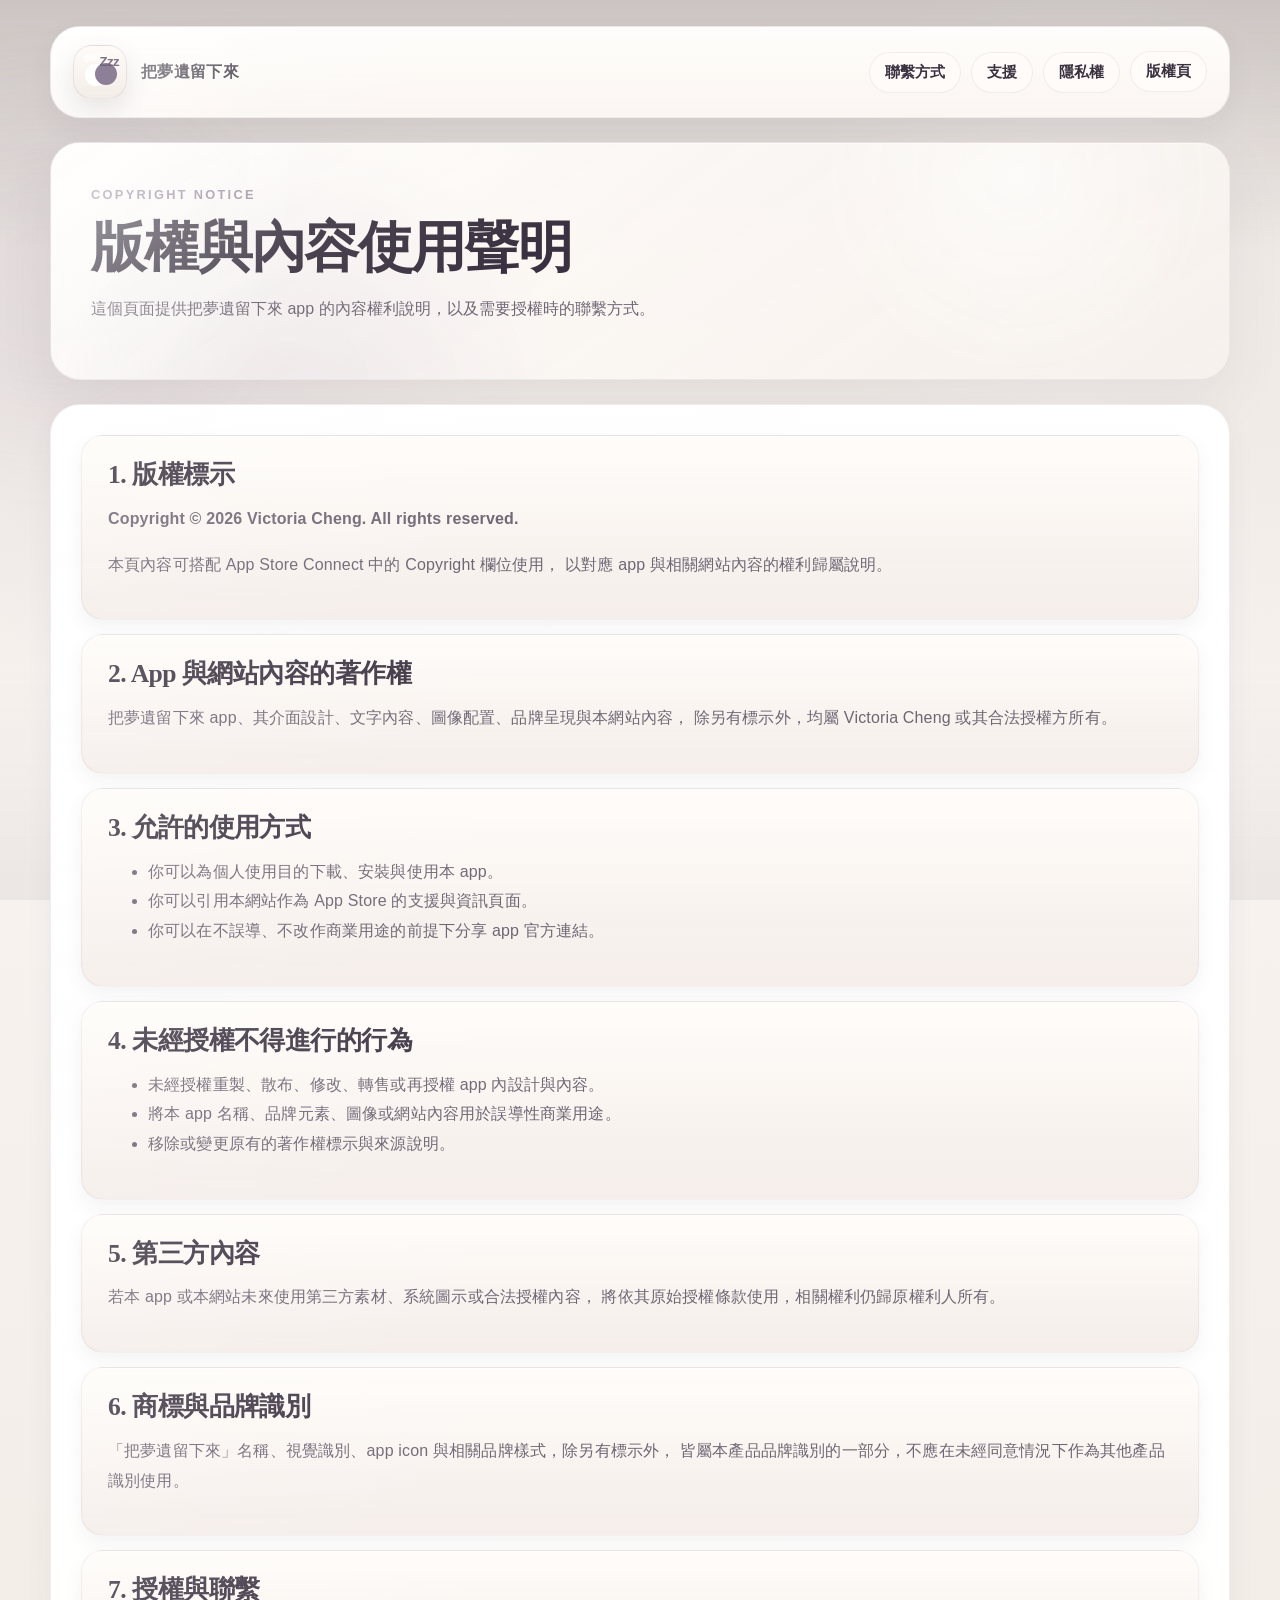
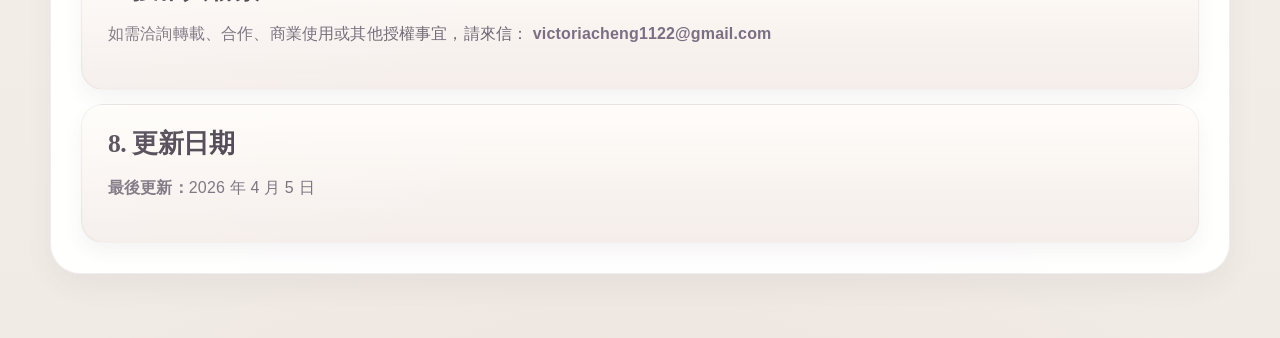
==== commit d61e6ab7: "Rename site branding to 把夢遺留下來" ====
--- a/copyright.html
+++ b/copyright.html
@@ -3,10 +3,10 @@
   <head>
     <meta charset="UTF-8" />
     <meta name="viewport" content="width=device-width, initial-scale=1.0" />
-    <title>夢境筆記 | 版權頁</title>
+    <title>把夢遺留下來 | 版權頁</title>
     <meta
       name="description"
-      content="夢境筆記 App 的版權聲明、內容使用規範與聯繫授權方式。"
+      content="把夢遺留下來 App 的版權聲明、內容使用規範與聯繫授權方式。"
     />
     <link rel="stylesheet" href="./styles.css" />
   </head>
@@ -21,7 +21,7 @@
             <span class="brand-moon"></span>
             <span class="brand-zzz">Zzz</span>
           </span>
-          <span>夢境筆記</span>
+          <span>把夢遺留下來</span>
         </a>
         <nav class="nav-links" aria-label="主要導覽">
           <a href="./index.html#contact">聯繫方式</a>
@@ -37,7 +37,7 @@
             <p class="eyebrow">Copyright Notice</p>
             <h1>版權與內容使用聲明</h1>
             <p class="hero-text">
-              這個頁面提供夢境筆記 app 的內容權利說明，以及需要授權時的聯繫方式。
+              這個頁面提供把夢遺留下來 app 的內容權利說明，以及需要授權時的聯繫方式。
             </p>
           </div>
         </section>
@@ -55,7 +55,7 @@
           <div class="legal-block">
             <h2>2. App 與網站內容的著作權</h2>
             <p>
-              夢境筆記 app、其介面設計、文字內容、圖像配置、品牌呈現與本網站內容，
+              把夢遺留下來 app、其介面設計、文字內容、圖像配置、品牌呈現與本網站內容，
               除另有標示外，均屬 Victoria Cheng 或其合法授權方所有。
             </p>
           </div>
@@ -89,7 +89,7 @@
           <div class="legal-block">
             <h2>6. 商標與品牌識別</h2>
             <p>
-              「夢境筆記」名稱、視覺識別、app icon 與相關品牌樣式，除另有標示外，
+              「把夢遺留下來」名稱、視覺識別、app icon 與相關品牌樣式，除另有標示外，
               皆屬本產品品牌識別的一部分，不應在未經同意情況下作為其他產品識別使用。
             </p>
           </div>
--- a/styles.css
+++ b/styles.css
@@ -250,11 +250,11 @@
 
 .hero {
   display: grid;
-  grid-template-columns: minmax(0, 1.18fr) minmax(320px, 0.82fr);
-  gap: 32px;
+  grid-template-columns: 1fr;
+  gap: 26px;
   align-items: center;
   padding: 40px;
-  min-height: 460px;
+  min-height: auto;
   box-shadow: var(--shadow-xl), var(--glass-shine);
   background:
     radial-gradient(circle at 82% 14%, rgba(255, 255, 255, 0.5), transparent 20%),
@@ -324,6 +324,21 @@
   font-size: 1rem;
   color: var(--text-dark-soft);
   line-height: 1.82;
+}
+
+.hero-icon {
+  display: flex;
+  justify-content: center;
+}
+
+.hero-icon-frame {
+  width: min(360px, 100%);
+  padding: 20px;
+}
+
+.hero-app-icon {
+  width: min(320px, 100%);
+  box-shadow: 0 18px 36px rgba(80, 70, 89, 0.14);
 }
 
 .content-card p,
@@ -379,132 +394,12 @@
   transform: translateY(-2px);
 }
 
-.hero-art {
-  display: grid;
-  place-items: center;
-  min-height: 340px;
-}
-
-.hero-panel {
-  position: relative;
-  width: 338px;
-  height: 338px;
-  border-radius: 46px;
-  border: 1px solid rgba(255, 255, 255, 0.14);
-  background:
-    linear-gradient(180deg, rgba(255, 255, 255, 0.16), rgba(255, 255, 255, 0.03)),
-    rgba(255, 255, 255, 0.08);
-  box-shadow:
-    inset 0 1px 0 rgba(255, 255, 255, 0.3),
-    0 32px 80px rgba(9, 5, 30, 0.3);
-}
-
-.hero-panel::before,
-.hero-panel::after {
-  content: "";
-  position: absolute;
-  border-radius: 999px;
-}
-
-.hero-panel::before {
-  left: 36px;
-  top: 18px;
-  width: 170px;
-  height: 54px;
-  background: rgba(255, 255, 255, 0.12);
-  filter: blur(1px);
-}
-
-.hero-panel::after {
-  right: 42px;
-  top: 58px;
-  width: 122px;
-  height: 148px;
-  background: rgba(255, 255, 255, 0.06);
-  border: 1px solid rgba(255, 255, 255, 0.09);
-}
-
-.hero-moon-ring,
-.hero-moon,
-.hero-moon::after {
-  position: absolute;
-  border-radius: 999px;
-}
-
-.hero-moon-ring {
-  left: 52px;
-  bottom: 46px;
-  width: 174px;
-  height: 174px;
-  border: 12px solid rgba(255, 255, 255, 0.14);
-}
-
-.hero-moon {
-  left: 78px;
-  bottom: 74px;
-  width: 122px;
-  height: 122px;
-  background: rgba(255, 255, 255, 0.98);
-  box-shadow: 0 18px 44px rgba(17, 11, 47, 0.22);
-}
-
-.hero-moon::after {
-  content: "";
-  left: 45px;
-  top: 0;
-  width: 122px;
-  height: 122px;
-  background: #6647cf;
-}
-
-.hero-zzz {
-  position: absolute;
-  top: 72px;
-  right: 52px;
-  display: grid;
-  justify-items: end;
-  gap: 2px;
-}
-
-.hero-zzz span {
-  font-weight: 900;
-  color: rgba(255, 255, 255, 0.98);
-  text-shadow: 0 14px 24px rgba(19, 11, 50, 0.24);
-  line-height: 0.88;
-}
-
-.hero-zzz span:nth-child(1) {
-  font-size: 5.8rem;
-}
-
-.hero-zzz span:nth-child(2) {
-  margin-right: 22px;
-  font-size: 3.65rem;
-}
-
-.hero-zzz span:nth-child(3) {
-  margin-right: 42px;
-  font-size: 1.95rem;
-}
-
 .intro-band {
   display: grid;
   grid-template-columns: minmax(0, 1.15fr) minmax(290px, 0.85fr);
   gap: 24px;
   align-items: center;
   padding: 28px 30px;
-}
-
-.icon-showcase {
-  display: grid;
-  grid-template-columns: minmax(0, 1.1fr) minmax(220px, 0.9fr);
-  gap: 24px;
-  align-items: center;
-  padding: 28px 30px;
-}
-
-.icon-copy p {
-  color: var(--text-dark-soft);
 }
 
 .icon-frame {
@@ -646,7 +541,6 @@
   .site-nav,
   .hero,
   .intro-band,
-  .icon-showcase,
   .content-grid,
   .summary-grid,
   .footer-links {
@@ -665,17 +559,8 @@
     min-height: auto;
   }
 
-  .hero-art {
-    min-height: 280px;
-  }
-
-  .hero-panel {
-    width: 290px;
-    height: 290px;
-  }
-
-  .hero-zzz span:nth-child(1) {
-    font-size: 5rem;
+  .hero-icon-frame {
+    width: min(320px, 100%);
   }
 }
 
@@ -689,7 +574,6 @@
   .site-nav,
   .hero,
   .intro-band,
-  .icon-showcase,
   .content-card,
   .legal-shell,
   .footer-links {
